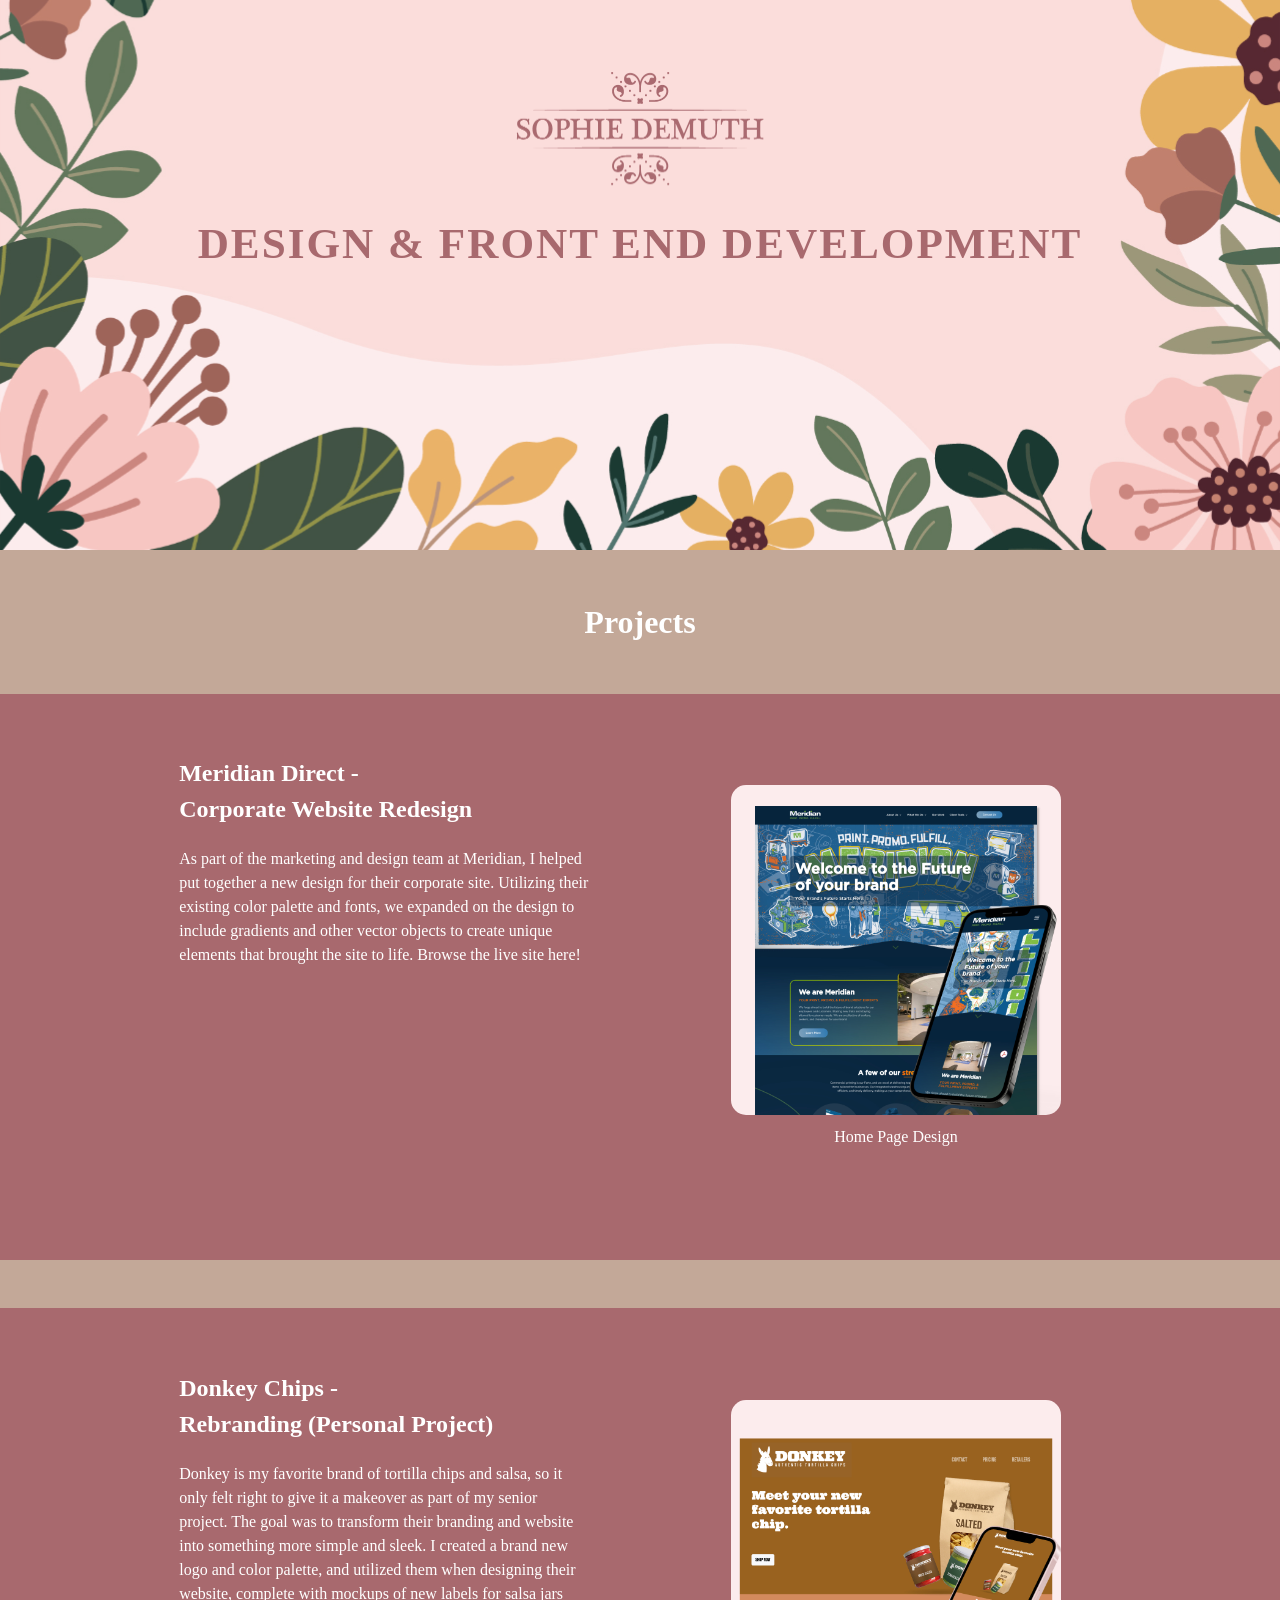
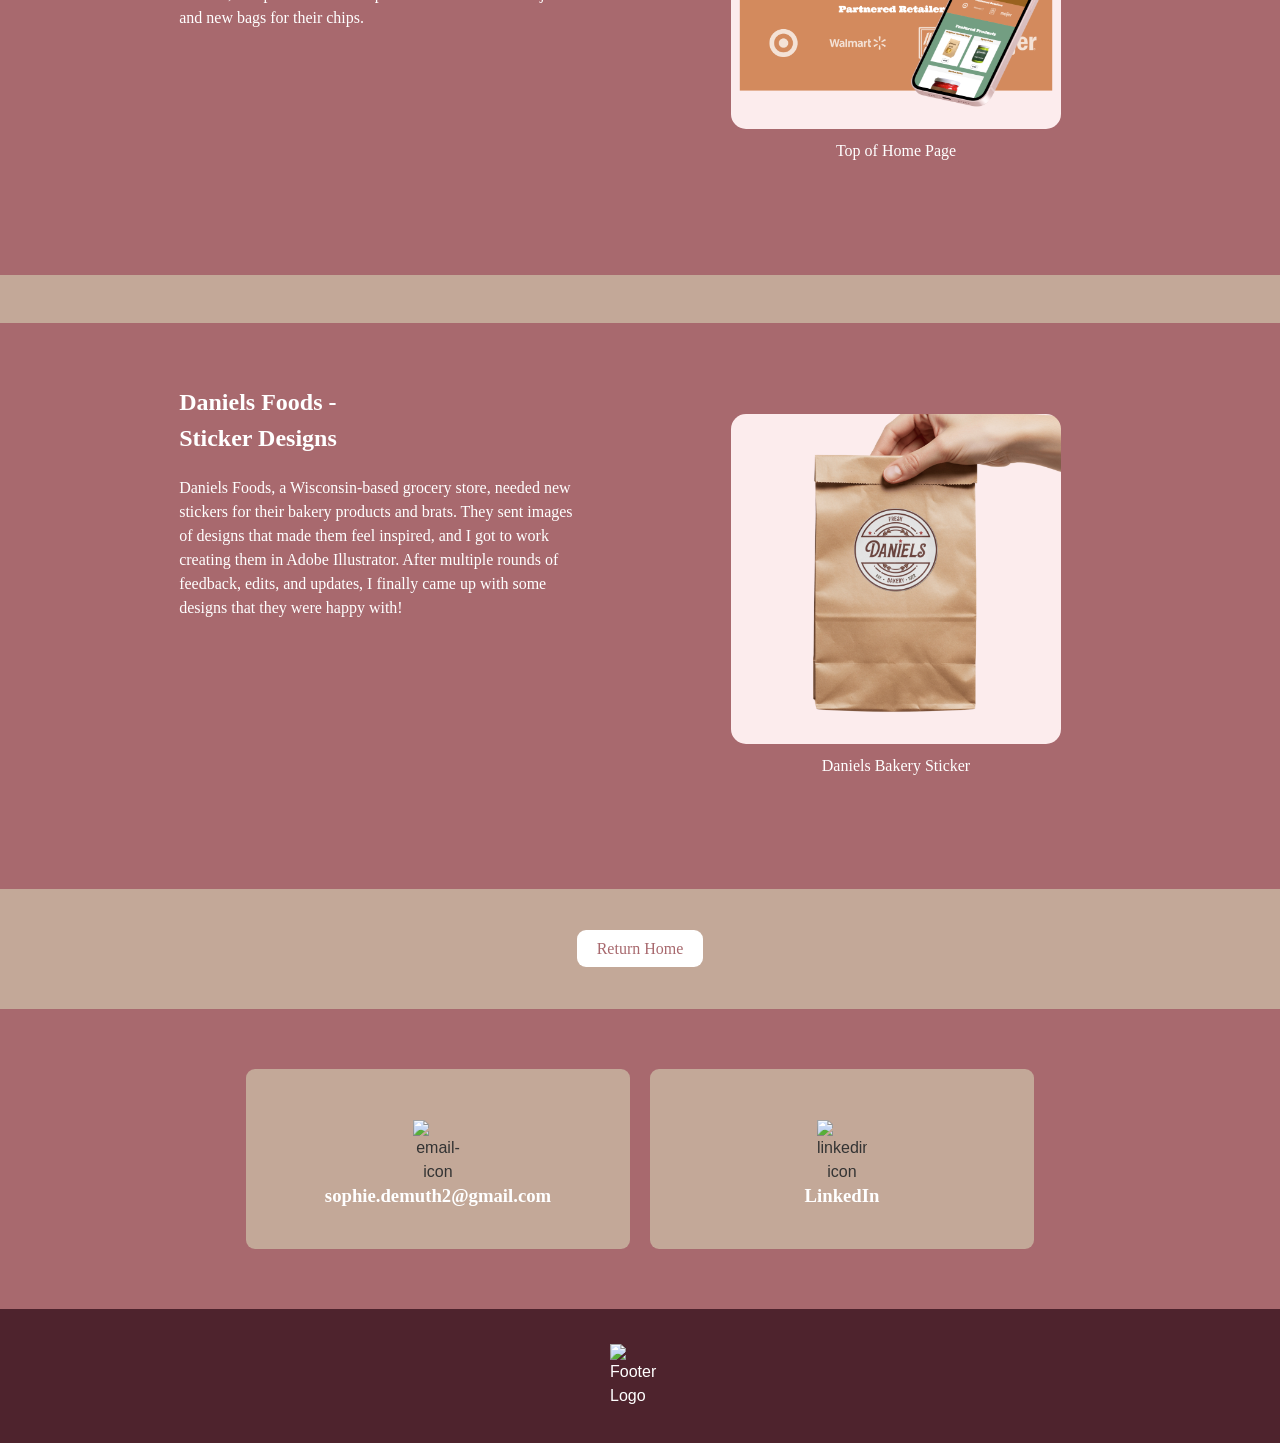
==== projects.html @ e9b266e6 "Add files via upload" ====
<!DOCTYPE html>
<html lang="en">
<head>
<meta charset="UTF-8">
<meta name="viewport" content="width=device-width, initial-scale=1.0">
<link rel="stylesheet" href="styles.css">
<link rel="icon" type="image/x-icon" href="images/Logo-Icon-PINK.png">
<title>Sophie Demuth | Web Designer & Developer</title>

</head>

<body>

<!-- HERO Desktop-->
<header class="hero">

    <div style="display: flex;justify-content: center;">
        <div class="hero-content">
            <a href="index.html"><img src="images/SD-Logo-PINK.png" alt="Company Logo" class="hero-logo" ></a>
            <h1>DESIGN &amp; FRONT END DEVELOPMENT</h1>
        </div>
    </div>

    <!--<div class="hero-mobile" style="position:relative;">
        <img src="https://github.com/srd12399/portfolio/blob/main/images/HeaderBackground.svg?raw=true" style="min-height: 100%;width: 100%;">
    </div>-->


</header>


<div class="galleryHeading" id="gallery">
    <h1>Projects</h1>
</div>

<section class="projectsPage">
    <div style="padding: 5% 5% 7% 5%">
        <h1 class="left-text">Meridian Direct -<br/>
            Corporate Website Redesign</h1>
        <p class="left-text">As part of the marketing and design team at Meridian, I helped put together a new design for their corporate site.
            Utilizing their existing color palette and fonts, we expanded on the design to include gradients and other vector objects to create unique elements that brought the site to life.
            Browse the live site <a href=https://www.meridian-direct.com/" target="_blank" style="color: #fff;">here!</a>
        </p><br />
        <!--<div class="projectsButton">
            <div><a href="#projects" class="button">View Projects</a></div>
        </div>-->
    </div>
    <div class="project-carousel">
        <!-- TEST CAROUSEL -->
        <ul>
            <li data-accName="Item 1">
                <img src="images/Meridian-WebsiteV2.jpeg" class="carousel-img">
                <p class="carousel-text">Home Page Design</p>
            </li>
            <li data-accName="Item 2">
                <img src="images/Meridian-OurWork.jpeg" class="carousel-img">
                <p class="carousel-text">Case Studies Carousel</p>
            <li data-accName="Item 3">
                <img src="images/Meridian-UIExamples.jpeg" class="carousel-img">
                <p class="carousel-text">New UI Design</p>
            </li>
            
        </ul>

    
        <!--<div style="justify-content: center;margin-top:2%;width: 100%;">
            <div>
                <img src="images/Meridian-OurWork.jpeg" alt="" style="max-height: 500px;">
            </div>
        </div>-->
    </div>
</section>

<section class="projectsPage">
    <div style="padding: 5% 5% 7% 5%">
        <h1 class="left-text">Donkey Chips -<br/>
            Rebranding (Personal Project)</h1>
        <p class="left-text">Donkey is my favorite brand of tortilla chips and salsa, so it only felt right to give it a makeover as part of my senior project.
            The goal was to transform their branding and website into something more simple and sleek. I created a brand new logo and color palette, and utilized
            them when designing their website, complete with mockups of new labels for salsa jars and new bags for their chips.
        </p><br />
    </div>
    <div class="project-carousel">
        <!-- TEST CAROUSEL -->
        <ul>
            <li data-accName="Item 1">
                <img src="images/DonkeyV1.jpeg" class="carousel-img">
                <p class="carousel-text">Top of Home Page</p>
            </li>
            <li data-accName="Item 2">
                <img src="images/DonkeyV2.jpeg" class="carousel-img">
                <p class="carousel-text">Products and Copyright</p>
            
            
        </ul>
    </div>
</section>

<section class="projectsPage">
    <div style="padding: 5% 5% 7% 5%">
        <h1 class="left-text">Daniels Foods -<br/>
            Sticker Designs</h1>
        <p class="left-text">Daniels Foods, a Wisconsin-based grocery store, needed new stickers for their bakery products and brats.
            They sent images of designs that made them feel inspired, and I got to work creating them in Adobe Illustrator. 
            After multiple rounds of feedback, edits, and updates, I finally came up with some designs that they were happy with!
        </p><br />
    </div>
    <div class="project-carousel">
        <!-- TEST CAROUSEL -->
        <ul>
            <li data-accName="Item 1">
                <img src="images/DanielsBakery-Mockup.jpeg" class="carousel-img">
                <p class="carousel-text">Daniels Bakery Sticker</p>
            </li>
            <li data-accName="Item 2">
                <img src="images/DanielsBakeryCupcakes.png" class="carousel-img">
                <p class="carousel-text">Daniels Bakery Sticker</p>
            <li data-accName="Item 3">
                <img src="images/DanielsBakeryBrats.png" class="carousel-img">
                <p class="carousel-text">Daniels Brats Sticker</p>
            </li>
            
        </ul>
    </div>
</section>


<div style="display:flex;justify-content:center; margin:3em 0em;">
        <div><a href="index.html" class="button">Return Home</a></div>
    </div>


<container id="contact" class="contact">
    <div class="card">
        <div class="card-item">
            <img src="https://github.com/srd12399/portfolio/blob/main/images/email.svg?raw=true" alt="email-icon">
        </div>
        <h3><a href="mailto:sophie.demuth2@gmail.com" style="color: #fff;">sophie.demuth2@gmail.com</a></h3>
        
    </div>
    <div class="card">
        <div class="card-item">
            <img src="https://github.com/srd12399/portfolio/blob/main/images/linkedin.svg?raw=true" alt="linkedin-icon">
        </div>
        <h3><a href="https://www.linkedin.com/in/sophie-demuth-9b793b223" target="_blank" style="color: #fff;">LinkedIn</a></h3>
        
    </div>
</container>



<!-- FOOTER -->
<footer>

    <div class="footer-container">

        <div class="footer-left">
            <!--<h3>E: SOPHIE.DEMUTH2@GMAIL.COM</h3>-->

            <!--<p>Company Name</p>
            <p>(555) 555-5555</p>
            <p>email@company.com</p>-->
        </div>


        <div class="footer-center">
            <img src="https://github.com/srd12399/portfolio/blob/main/images/Logo-Icon-WH.png?raw=true"
                 alt="Footer Logo"
                 class="footer-logo">
        </div>


        <div class="footer-right">
            <!--<h3>LINKEDIN: @SOPHIEDEMUTH</h3>-->

            <!--<p>123 Main Street</p>
            <p>City, State 12345</p>
            <p>www.company.com</p>-->
        </div>

    </div>

</footer>

</body>
</html>
---- styles.css ----
/* ------------------------
   Global Styles
-------------------------*/

* {
    margin: 0;
    padding: 0;
    box-sizing: border-box;
}

@font-face { 
       font-family: ‘Plantagenet Cherokee Regular’; 
       src: url ('https://cdn.jsdelivr.net/gh/srd12399/portfolio/fonts@main/Plantagenet Cherokee Regular.ttf') format('truetype'); 
} 

body {
    font-family: Arial, Helvetica, sans-serif;
    color: #333;
    line-height: 1.5;
    background: #C3A898;
}

img {
    max-width: 100%;
    display: block;
}

/* ------------------------
   Hero Section
-------------------------*/


@media screen and (min-width: 1003px) and (max-width: 1900px) {
  
  .hero {
    position: relative;
    height: 90vh;
    min-height: 550px;

    background: url("images/HeaderBackground.svg") center center / cover no-repeat;

    display: flex;
    justify-content: center;
    align-items: center;
  }
  
    .hero-mobile {
    background-color: lightgreen;
  }
}

@media screen and (min-width: 500px) and (max-width: 750px) {
    .hero-logo {
        width: min(150px, 80%)!important;
        margin: 0 auto 20px;
    }

}

.hero {
    position: relative;
    min-height: 450px;
    max-height: 550px;

    background: url("images/HeaderBackground.svg") center bottom / cover no-repeat;

    display: flex;
    justify-content: center;
    align-items: center;
}

.hero::before {
    content: "";
    position: absolute;
    inset: 0;
    background: rgba(0,0,0,.0);
}

.hero-content {
    position: absolute;
    z-index: 2;
    text-align: center;
    color: white;
    padding: 20px;
    transform: translate(-50%, -15%);
    top: 15%;
    left: 50%;
    width: 80%;
}

.hero-logo {
    width: min(250px, 80%);
    margin: 0 auto 20px;
}

.hero h1 {
    font-family: 'Plantagenet Cherokee Regular', serif;
  font-size: clamp(1.15rem, 4.5vw, 2.7rem);
    letter-spacing: 2px;
    text-transform: uppercase;
  color: #A8696E;
}

/* ------------------------
   About
-------------------------*/

.about {
    max-height: 500px;
    min-height:300px;
    background-color: #A8696E;
    display:flex;
    align-items: center;
    justify-content: center;
}

.about-text {
    font-family: 'Plantagenet Cherokee Regular', serif;
    color: #fff;
    text-align: center;
}

.button {
    background-color: #fff;
    border: 0px solid #fff;
    border-radius: 9px;
    padding: 10px 20px;
    text-align: center;
    font-family: 'Plantagenet Cherokee Regular', serif;
    color:#A8696E;
    text-decoration: none;
    margin:10px 10px;

}

.button:hover {
    background-color: #4E232D;

}

a {
    font-family: 'Plantagenet Cherokee Regular', serif;
    color:#A8696E;
    text-decoration: none;
}

a:hover {
    text-decoration: underline;
    color:#F7C6C2;
}


/* ------------------------
   Skills
-------------------------*/

@media screen and (min-width: 100px) and (max-width: 800px) {
    .skillsButton {
        flex-direction:column;
        padding: 0px 0px;
    }

    .skills {
        min-height:500px !important;
    }

}

.skills {
    max-height: 500px;
    min-height:300px;
    background-color: transparent;
}

/* ------------------------
   Projects
-------------------------*/

@media screen and (min-width: 100px) and (max-width: 800px) {
    .projectMainCard {
        display: flex;
        flex-direction: column;
        align-items: center;
    }

    .projectCard {
    min-height: 350px;
    width: 100% !important;
    padding: 10px 10px;
}

}

.projects {
    /*max-height: 600px;*/
    min-height:300px;
    background-color: #A8696E;
    display:flex;
    align-items: center;
    justify-content: center;
    margin-top: 3em;
}

.projectMainCard {
    display: flex;
    justify-content: center;
    margin-top: 25px;
}

.projectCard {
    min-height: 350px;
    width: 30%;
    padding: 10px 10px;
}

.projectCard:hover {
    transform: scale(1.03);
    transition: .5s;
}

.projectCardTop1 {
    background-image: url(images/Meridian-WebsiteV2.jpeg);
    background-size: contain;
    height: 225px;
    background-position: center;
    background-repeat: no-repeat;
    background-color: #FCECED;
    border-radius: 15px 15px 0px 0px;
}

.projectCardTop2 {
    background-image: url(images/DonkeyV1.jpeg);
    background-size: contain;
    height: 225px;
    background-position: center;
    background-repeat: no-repeat;
    background-color: #FCECED;
    border-radius: 15px 15px 0px 0px;
}

.projectCardTop3 {
    background-image: url(images/DanielsBakery-Mockup.jpeg);
    background-size: contain;
    height: 225px;
    background-position: center;
    background-repeat: no-repeat;
    background-color: #FCECED;
    border-radius: 15px 15px 0px 0px;
}

.projectCardBottom {
    min-height: 125px;
    background: #4E232D;
    border-radius: 0px 0px 15px 15px;
    padding: 0% 10%;
    padding-bottom: 10%;
}

.projectText {
    font-family: 'Plantagenet Cherokee Regular', serif;
    color: #fff;
    text-align: center;
    padding:10px 0px;
}

/* ------------------------
   Projects Page
-------------------------*/

@media screen and (min-width: 100px) and (max-width: 900px) {
    .projectsPage {
        display:flex;
        flex-direction: column;
        align-items: center;;
    }

    .left-text {
        text-align: center !important;
    }

    .projectsButton {
        display:flex;
        justify-content:center !important;
        margin-top:2%;
    }
}

.projectsPage {
    /*max-height: 600px;*/
    min-height:300px;
    background-color: #A8696E;
    display:flex;
    justify-content: center;
    margin-top: 3em;
    padding: 0% 10%;
}

.left-text {
    font-family: 'Plantagenet Cherokee Regular', serif;
    color: #fff;
    text-align: left;
    padding:10px 0px;
}

.projectsButton {
    display:flex;
    justify-content:left;
    margin-top:2%;
}

.project-carousel {
    padding: 5% 5% 7% 5%;
    width: 50%;
    display: flex;
    justify-content: flex-start;
    align-items: center;
}



/* ------------------------
   Contact
-------------------------*/

@media screen and (min-width: 100px) and (max-width: 800px) {
    .contact {
        flex-direction:column;
        align-items: center;
        padding: 30px 0px;
    }

    .card {
        width:80% !important;
    }

}

.contact {
    background-color: #A8696E;
    display: flex;
    justify-content: center;
    align-items: center;
    width: 100%;
    gap: 20px;
    height: 300px;
}

.card {
    width: 30%;
    height:60%;
    background-color: #C3A898;
    border-radius: 9px;
    text-align: center;
    display: flex;
    flex-direction: column;
    align-items: center;
    justify-content: center;
}

.card-item {
    height:50px;
    width:50px;
    margin:3% 0px;
    /*background-color:#4E232D;*/
}

h3 {
    font-family: 'Plantagenet Cherokee Regular', serif;
    color: #fff;
}

/*.card-item img {
    width: 100%;
    aspect-ratio: 4 / 3;
    object-fit: cover;
    transition: .3s;
}

.card-item img:hover {
    transform: scale(1.03);
}*/


/* ------------------------
   Gallery
-------------------------*/

.galleryHeading {
    font-family: 'Plantagenet Cherokee Regular', serif;
    font-size: 1rem;
    /*letter-spacing: 2px;
    /*text-transform: uppercase;*/
    color: #fff;
    text-align: center;
    padding-top: 3em;
}

.gallery {
    max-width: 1400px;
    margin: 30px auto;
    padding: 0 30px;

    display: grid;
    grid-template-columns: repeat(3, 1fr);
    gap: 25px;
}

.gallery-item {
    overflow: hidden;
    border-radius: 10px;
}

.gallery-item img {
    width: 100%;
    aspect-ratio: 4 / 4;
    object-fit: cover;
    transition: .3s;
}

.gallery-item img:hover {
    transform: scale(1.03);
}

/* ------------------------
   Footer
-------------------------*/

footer {
    background: #4E232D;
    color: white;
    padding: 35px;
}

.footer-container {
    max-width: 1400px;
    margin: auto;

    display: grid;
    grid-template-columns: 1fr auto 1fr;
    align-items: center;
    gap: 40px;
}

.footer-left {
    text-align: right;
}

.footer-center {
    display: flex;
    justify-content: center;
    align-items: center;
}

.footer-logo {
    width: 60px;
}

.footer-right {
    text-align: left;
}

footer h3 {
  font-family: ‘Plantagenet Cherokee Regular’;   
  margin-bottom: 10px;
}

footer p {
    margin: 4px 0;
}

/* ------------------------
   Responsive
-------------------------*/

@media (max-width: 900px){

    .gallery{
        grid-template-columns: repeat(2,1fr);
    }

    .footer-container{
        grid-template-columns:1fr;
        text-align:center;
        gap:30px;
    }

    .footer-left,
    .footer-right{
        text-align:center;
    }

}

@media (max-width:600px){

    .gallery{
        grid-template-columns:1fr;
    }

    /*.hero{
        min-height:550px;
    }

    .hero h1{
        font-family: 'Plantagenet Cherokee Regular', serif;
        font-size: 16px;
        color: #A8696E;
    }*/

}

/* ------------------------
   Carousel
-------------------------*/

ul {
  width: 50vw;
  max-height: 500px;
  padding: 20px;
  display: flex;
  gap: 4vw;
}
li {
  list-style-type: none;
  padding: 20px;
  flex: 0 0 100%;
}

li:nth-child(even) {
  /*background-color: cyan;*/
}
ul {
  overflow-x: scroll;
  scroll-snap-type: x mandatory;
}
li {
  scroll-snap-align: center;
  display: flex;
  justify-content: center;
  flex-direction: column;
  align-items: center;
}
ul::scroll-button(*) {
  border: 0;
  font-size: 1.5rem;
  background: none;
  color: #4E232D;
  opacity: 0.7;
  cursor: pointer;
}

ul::scroll-button(*):hover,
ul::scroll-button(*):focus {
  opacity: 1;
}

ul::scroll-button(*):active {
  translate: 1px 1px;
}

ul::scroll-button(*):disabled {
  opacity: 0.2;
  cursor: unset;
}
ul::scroll-button(left) {
  content: "◄" / "Previous";
}

ul::scroll-button(right) {
  content: "►" / "Next";
}
ul {
  anchor-name: --my-carousel;
}

ul::scroll-button(*) {
  position: absolute;
  position-anchor: --my-carousel;
}
ul::scroll-button(left) {
  right: calc(anchor(left) - 20px);
    /*right: calc(anchor(left) - 20px);
  bottom: calc(anchor(top) + -30vh);
    right: calc(anchor(left) - 70px);
  bottom: calc(anchor(top) + 13px);*/
}

ul::scroll-button(right) {
  left: calc(anchor(right) - 20px);
  /*bottom: calc(anchor(top) + -30vh);*/
}

.carousel-text {
    font-family: ‘Plantagenet Cherokee Regular’; 
    color: #fff;
    padding-top: 10px;
}

@media screen and (min-width: 100px) and (max-width: 900px) {
    .project-carousel {
        width: 75%;
        display: flex;
        justify-content: center;
    }

    ul {
        padding: 0px;
    }

    li {
        padding: 0px;
    }
    ul::scroll-button(left) {
        left: calc(10%);
        /*bottom: calc(43%);*/
    }

    ul::scroll-button(right) {
        right: calc(10%);
        /*bottom: calc(43%);*/
    }

}



.carousel-img {
    max-height: 400px;
    border-radius: 15px;
}

.carousel-img:hover {
    transform: scale(1.03);
    transition: 0.3s;

}
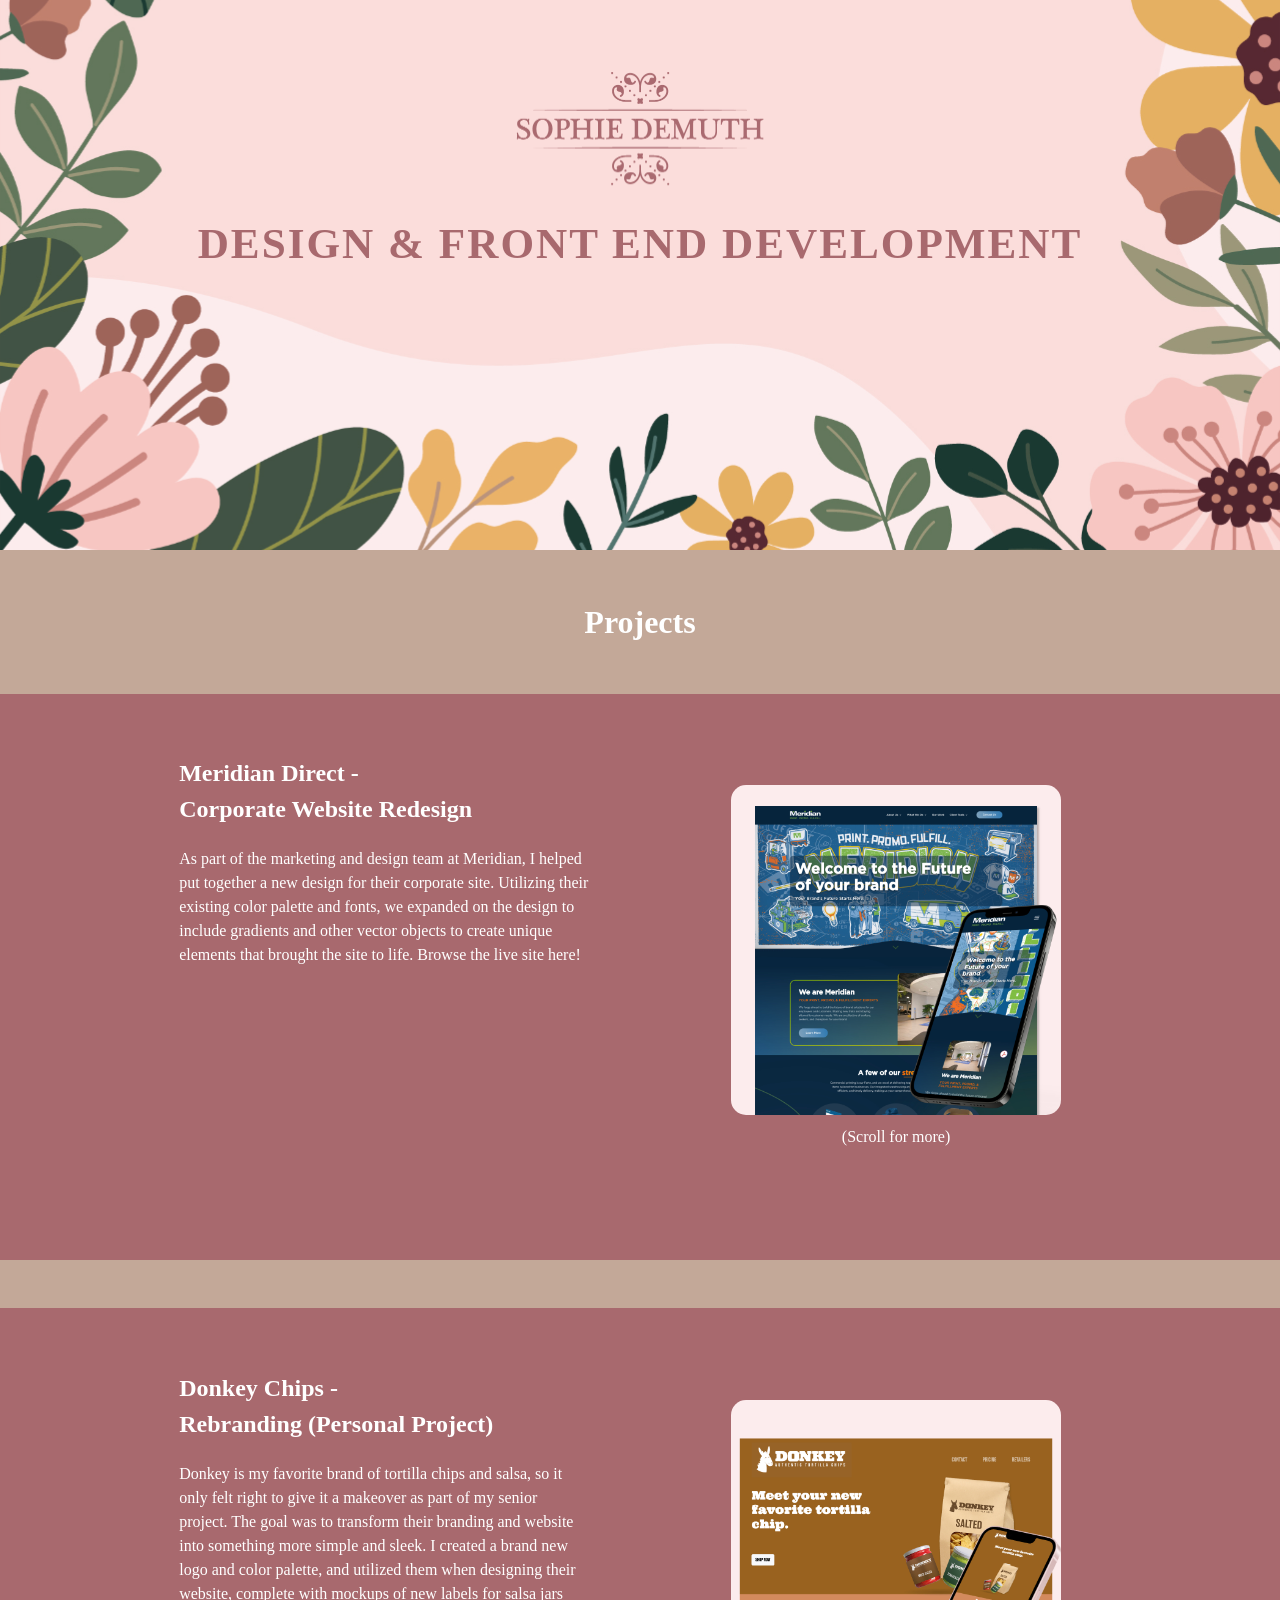
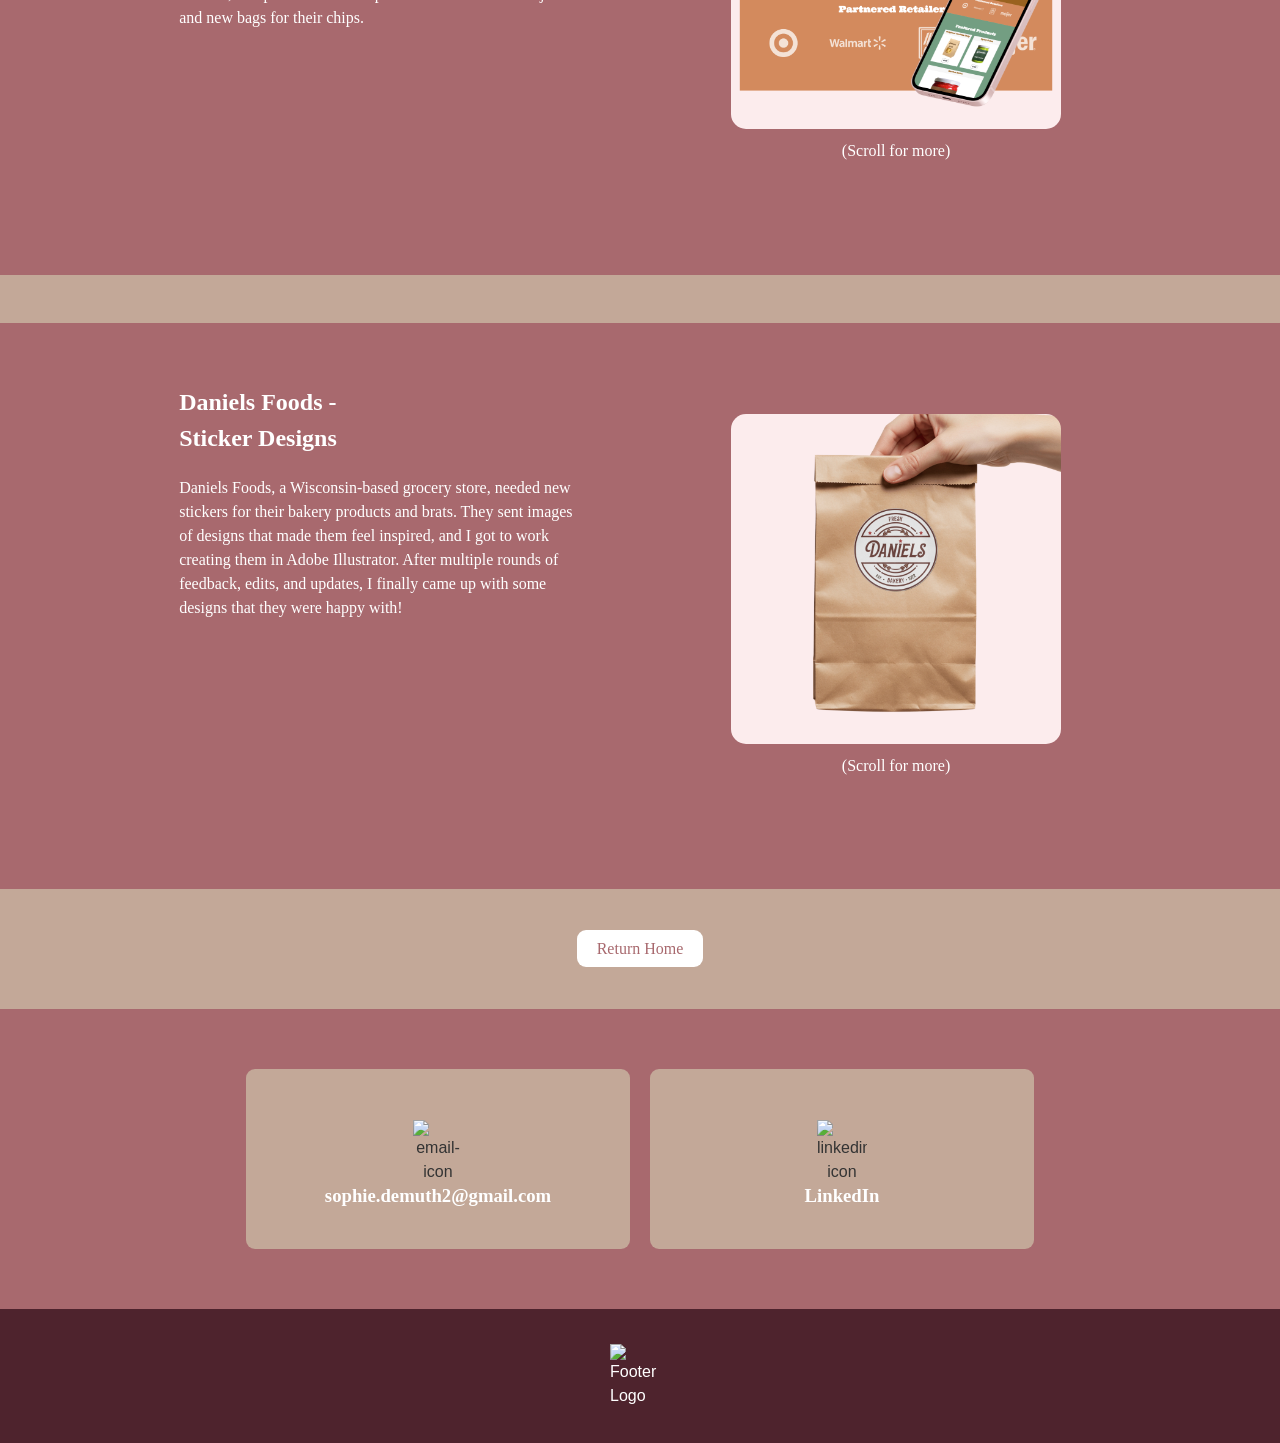
==== commit 75b8f4f2: "Add files via upload" ====
--- a/projects.html
+++ b/projects.html
@@ -50,14 +50,14 @@
         <ul>
             <li data-accName="Item 1">
                 <img src="images/Meridian-WebsiteV2.jpeg" class="carousel-img">
-                <p class="carousel-text">Home Page Design</p>
+                <p class="carousel-text">(Scroll for more)</p>
             </li>
             <li data-accName="Item 2">
                 <img src="images/Meridian-OurWork.jpeg" class="carousel-img">
-                <p class="carousel-text">Case Studies Carousel</p>
+                <p class="carousel-text">(Scroll for more)</p>
             <li data-accName="Item 3">
                 <img src="images/Meridian-UIExamples.jpeg" class="carousel-img">
-                <p class="carousel-text">New UI Design</p>
+                <p class="carousel-text">(Scroll for more)</p>
             </li>
             
         </ul>
@@ -85,11 +85,11 @@
         <ul>
             <li data-accName="Item 1">
                 <img src="images/DonkeyV1.jpeg" class="carousel-img">
-                <p class="carousel-text">Top of Home Page</p>
+                <p class="carousel-text">(Scroll for more)</p>
             </li>
             <li data-accName="Item 2">
                 <img src="images/DonkeyV2.jpeg" class="carousel-img">
-                <p class="carousel-text">Products and Copyright</p>
+                <p class="carousel-text">(Scroll for more)</p>
             
             
         </ul>
@@ -110,14 +110,14 @@
         <ul>
             <li data-accName="Item 1">
                 <img src="images/DanielsBakery-Mockup.jpeg" class="carousel-img">
-                <p class="carousel-text">Daniels Bakery Sticker</p>
+                <p class="carousel-text">(Scroll for more)</p>
             </li>
             <li data-accName="Item 2">
                 <img src="images/DanielsBakeryCupcakes.png" class="carousel-img">
-                <p class="carousel-text">Daniels Bakery Sticker</p>
+                <p class="carousel-text">(Scroll for more)</p>
             <li data-accName="Item 3">
                 <img src="images/DanielsBakeryBrats.png" class="carousel-img">
-                <p class="carousel-text">Daniels Brats Sticker</p>
+                <p class="carousel-text">(Scroll for more)</p>
             </li>
             
         </ul>
